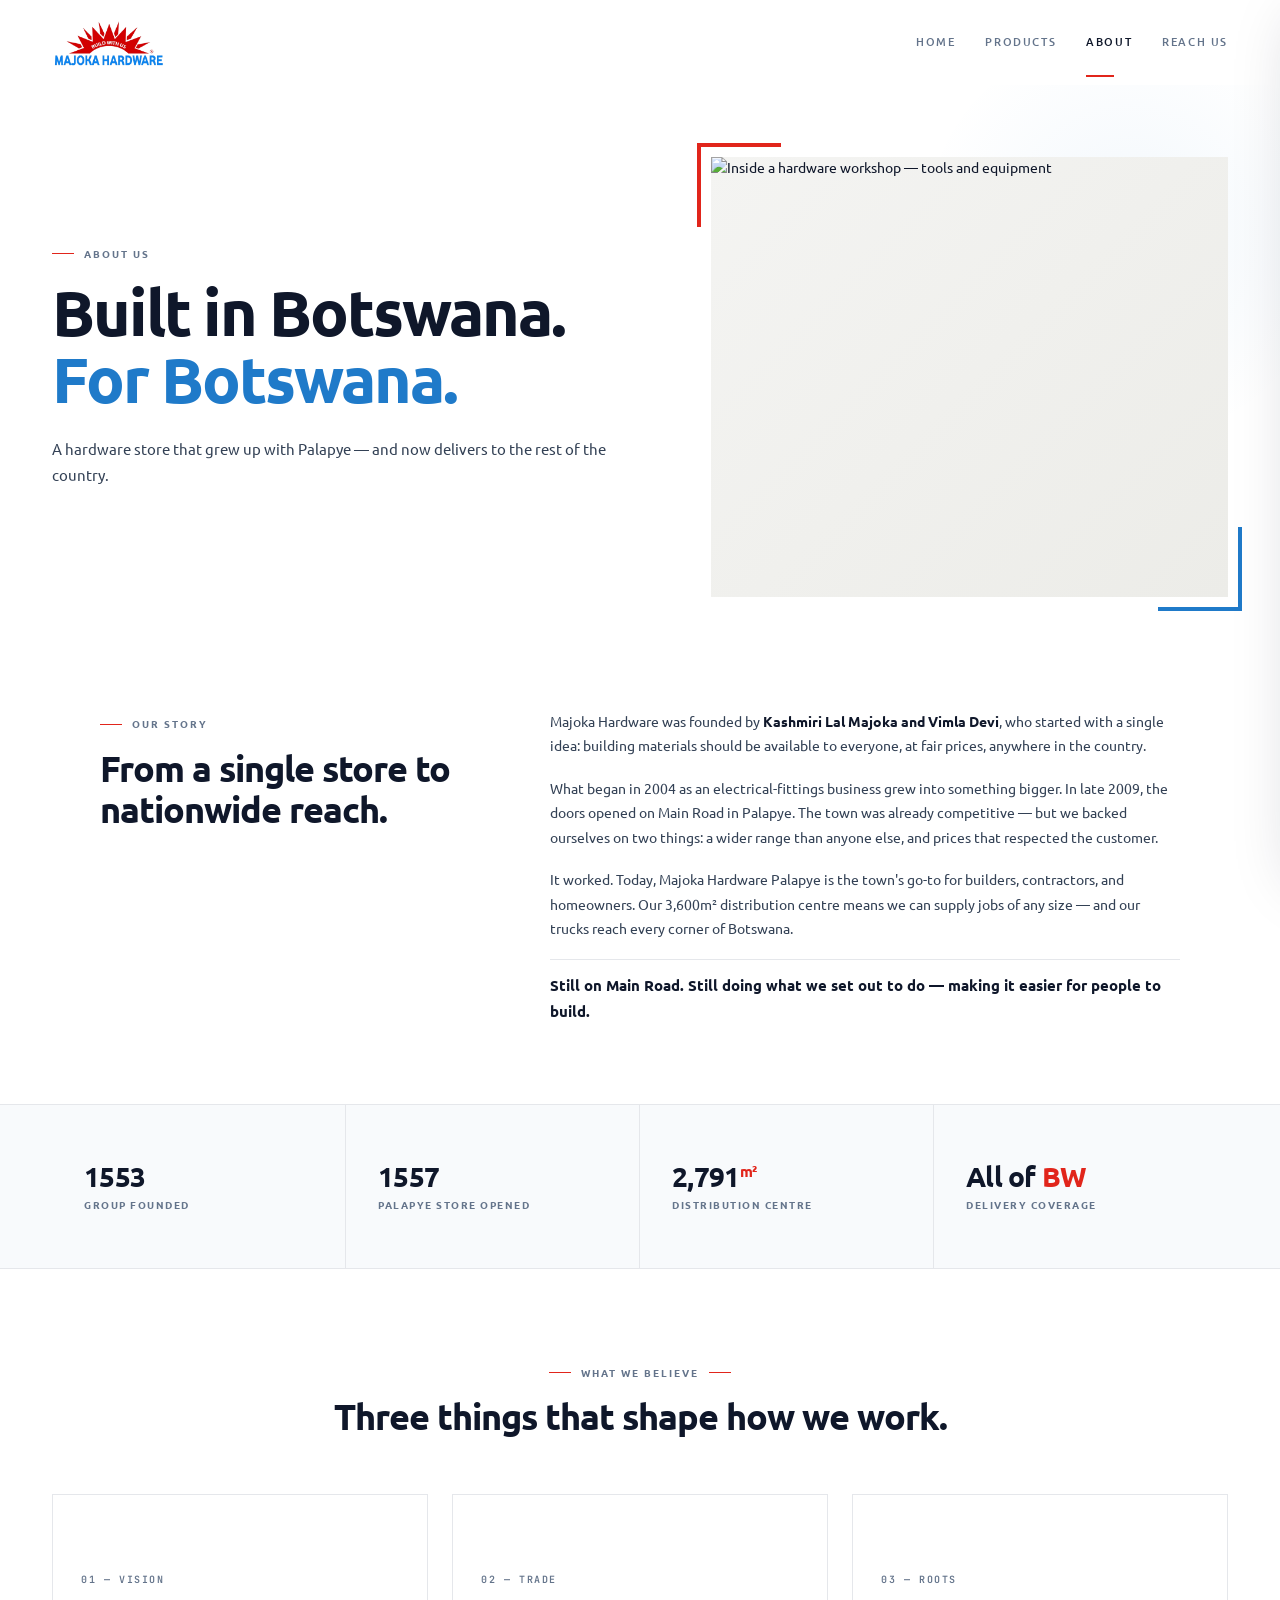
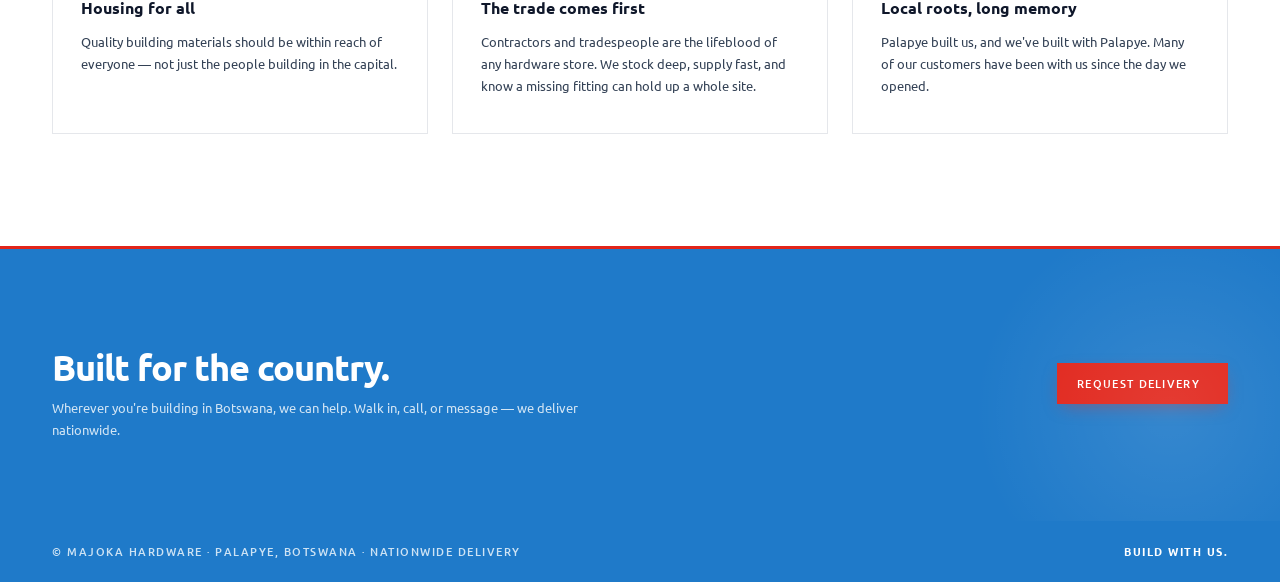
==== about.html @ 8b3395d1 "first commit" ====
<!DOCTYPE html>
<html lang="en">
<head>
<meta charset="UTF-8">
<meta name="viewport" content="width=device-width, initial-scale=1">
<title>About — Majoka Hardware · Built in Botswana, For Botswana</title>
<meta name="description" content="A hardware store that grew up with Palapye — and now delivers to the rest of the country. Founded by Kashmiri Lal Majoka and Vimla Devi in 2004.">

<link rel="preconnect" href="https://fonts.googleapis.com">
<link rel="preconnect" href="https://fonts.gstatic.com" crossorigin>
<link href="https://fonts.googleapis.com/css2?family=Ubuntu:wght@300;400;500;700&family=Ubuntu+Mono:wght@400;700&family=JetBrains+Mono:wght@500;600&display=swap" rel="stylesheet">
<link rel="stylesheet" href="https://cdn.jsdelivr.net/npm/@tabler/icons-webfont@3.34.0/dist/tabler-icons.min.css">

<style>
:root {
  --red: #E1251B;
  --red-dark: #B81D14;
  --blue: #1F7AC9;
  --blue-dark: #185F9F;
  --blue-light: #EAF4FB;
  --ink: #0F172A;
  --text: #334155;
  --muted: #64748B;
  --border: #E5E7EB;
  --bg: #FFFFFF;
  --bg-soft: #F8FAFC;
  --bg-cream: #FAF5F2;
  --shadow-sm: 0 1px 2px rgba(15,23,42,0.05);
  --shadow: 0 10px 30px -12px rgba(15,23,42,0.10);
  --shadow-lg: 0 22px 50px -16px rgba(15,23,42,0.16);
  --container: 1240px;
  --ease: cubic-bezier(0.16, 1, 0.3, 1);
}

* { box-sizing: border-box; margin: 0; padding: 0; }
html { scroll-behavior: smooth; }
body {
  font-family: 'Ubuntu', system-ui, -apple-system, sans-serif;
  color: var(--ink);
  background: var(--bg);
  -webkit-font-smoothing: antialiased;
  line-height: 1.55;
  font-size: 14px;
  overflow-x: hidden;
}
img { max-width: 100%; display: block; }
a { color: inherit; text-decoration: none; }

.container { max-width: var(--container); margin: 0 auto; padding: 0 32px; }

/* ============ NAV ============ */
.nav {
  position: sticky; top: 0; z-index: 100;
  background: rgba(255,255,255,0.85);
  backdrop-filter: saturate(180%) blur(14px);
  -webkit-backdrop-filter: saturate(180%) blur(14px);
  border-bottom: 1px solid transparent;
  transition: border-color .3s var(--ease), box-shadow .3s var(--ease), background .3s var(--ease);
}
.nav.scrolled {
  border-bottom-color: var(--border);
  box-shadow: var(--shadow-sm);
  background: rgba(255,255,255,0.95);
}
.nav-inner { display: flex; align-items: center; justify-content: space-between; padding-top: 18px; padding-bottom: 18px; }
.brand { display: flex; align-items: center; gap: 12px; transition: transform .3s var(--ease); }
.brand:hover { transform: translateY(-1px); }
.brand-logo {
  height: 48px; width: auto; display: block;
  transition: transform .35s var(--ease);
}
.brand:hover .brand-logo { transform: scale(1.03); }
.menu { display: flex; gap: 30px; }
.menu a {
  font-size: 11px; font-weight: 500; letter-spacing: 1.6px;
  color: var(--muted); position: relative; padding: 4px 0;
  transition: color .2s var(--ease);
}
.menu a:hover { color: var(--ink); }
.menu a.active { color: var(--ink); }
.menu a.active::after {
  content: ''; position: absolute;
  bottom: -22px; left: 0; height: 2px; width: 28px;
  background: var(--red);
  transform-origin: left;
  animation: linein .35s var(--ease);
}
@keyframes linein { from { transform: scaleX(0); } to { transform: scaleX(1); } }

/* ============ MOBILE DRAWER ============ */
.nav-toggle {
  display: none;
  background: transparent; border: none;
  width: 44px; height: 44px;
  cursor: pointer; padding: 12px;
  flex-direction: column; justify-content: space-between;
  align-items: stretch;
  z-index: 110;
}
.nav-toggle .bar {
  display: block; height: 2px; width: 100%; background: var(--ink);
  transition: transform .35s var(--ease), opacity .25s var(--ease);
  transform-origin: center;
}
.nav-toggle.open .bar:nth-child(1) { transform: translateY(8px) rotate(45deg); }
.nav-toggle.open .bar:nth-child(2) { opacity: 0; transform: scaleX(0); }
.nav-toggle.open .bar:nth-child(3) { transform: translateY(-8px) rotate(-45deg); }
.nav-backdrop {
  position: fixed; inset: 0; z-index: 105;
  background: rgba(15,23,42,0.45);
  backdrop-filter: blur(4px); -webkit-backdrop-filter: blur(4px);
  opacity: 0; visibility: hidden;
  transition: opacity .4s var(--ease), visibility 0s linear .4s;
}
.nav-backdrop.open { opacity: 1; visibility: visible; transition: opacity .4s var(--ease); }
.nav-drawer {
  position: fixed; top: 0; right: 0; bottom: 0; z-index: 108;
  width: 86%; max-width: 380px;
  background: #fff;
  transform: translateX(105%);
  transition: transform .55s var(--ease);
  display: flex; flex-direction: column;
  box-shadow: -22px 0 60px -20px rgba(15,23,42,0.18);
}
.nav-drawer.open { transform: translateX(0); }
.drawer-head {
  display: flex; justify-content: space-between; align-items: center;
  padding: 18px 24px; border-bottom: 1px solid var(--border);
}
.drawer-head .brand-logo { height: 44px; }
.drawer-close {
  width: 40px; height: 40px;
  background: var(--bg-soft); border: none;
  display: grid; place-items: center; cursor: pointer;
  border-radius: 50%; color: var(--ink);
  transition: background .25s var(--ease), color .25s var(--ease), transform .35s var(--ease);
}
.drawer-close:hover { background: var(--red); color: #fff; transform: rotate(90deg); }
.drawer-close .ti { font-size: 20px; }
.drawer-menu { flex: 1; padding: 18px 0; display: flex; flex-direction: column; }
.drawer-menu a {
  display: flex; align-items: center; gap: 16px;
  padding: 18px 28px; font-size: 18px; font-weight: 500;
  color: var(--ink); border-bottom: 1px solid var(--border);
  opacity: 0; transform: translateX(24px);
  transition: opacity .5s var(--ease), transform .5s var(--ease), background .25s var(--ease), color .25s var(--ease), padding-left .25s var(--ease);
}
.drawer-menu a:last-child { border-bottom: none; }
.drawer-menu a .num {
  font-family: 'JetBrains Mono', monospace;
  font-size: 11px; color: var(--red);
  font-weight: 600; letter-spacing: 1px;
}
.drawer-menu a .label { flex: 1; }
.drawer-menu a .ti {
  font-size: 18px; color: var(--muted);
  margin-left: auto;
  transition: transform .25s var(--ease), color .25s var(--ease);
}
.drawer-menu a:hover { background: var(--bg-soft); padding-left: 36px; }
.drawer-menu a:hover .ti { color: var(--red); transform: translateX(3px); }
.drawer-menu a.active { color: var(--red); background: var(--bg-cream); }
.drawer-menu a.active .ti { color: var(--red); }
.nav-drawer.open .drawer-menu a { opacity: 1; transform: translateX(0); }
.nav-drawer.open .drawer-menu a:nth-child(1) { transition-delay: .18s; }
.nav-drawer.open .drawer-menu a:nth-child(2) { transition-delay: .26s; }
.nav-drawer.open .drawer-menu a:nth-child(3) { transition-delay: .34s; }
.nav-drawer.open .drawer-menu a:nth-child(4) { transition-delay: .42s; }
.drawer-foot {
  padding: 22px 28px; border-top: 1px solid var(--border);
  display: flex; flex-direction: column; gap: 12px;
  background: var(--bg-soft);
}
.drawer-link {
  display: flex; align-items: center; gap: 10px;
  font-size: 13px; color: var(--text); font-weight: 500;
  transition: color .2s var(--ease);
}
.drawer-link:hover { color: var(--red); }
.drawer-link .ti { font-size: 16px; color: var(--red); }

/* ============ BUTTONS ============ */
.btn {
  display: inline-flex; align-items: center; gap: 8px;
  padding: 12px 20px;
  font-size: 11px; font-weight: 500; letter-spacing: 1.3px;
  text-transform: uppercase;
  cursor: pointer; border: none; font-family: inherit;
  transition: transform .25s var(--ease), box-shadow .25s var(--ease), background .25s var(--ease), color .25s var(--ease);
  white-space: nowrap;
}
.btn:hover { transform: translateY(-2px); }
.btn:active { transform: translateY(0); }
.btn .ti { font-size: 14px; transition: transform .25s var(--ease); }
.btn:hover .ti-arrow-narrow-right { transform: translateX(3px); }
.btn-red { background: var(--red); color: #fff; box-shadow: 0 6px 18px -6px rgba(225,37,27,0.5); }
.btn-red:hover { background: var(--red-dark); box-shadow: 0 10px 24px -6px rgba(225,37,27,0.55); }
.btn-outline { background: #fff; color: var(--ink); border: 1px solid var(--ink); }
.btn-outline:hover { background: var(--ink); color: #fff; }

/* ============ EYEBROW ============ */
.eyebrow {
  display: inline-flex; align-items: center; gap: 10px;
  font-size: 10px; font-weight: 700; letter-spacing: 2px;
  color: var(--muted);
  margin-bottom: 16px;
  text-transform: uppercase;
}
.eyebrow::before { content: ''; width: 22px; height: 1px; background: var(--red); }
.eyebrow.centered::after { content: ''; width: 22px; height: 1px; background: var(--red); }
.eyebrow.white { color: #fff; }
.eyebrow.white::before { background: #fff; }

/* ============ HERO ============ */
.hero { padding: 72px 0 88px; position: relative; overflow: hidden; }
.hero::before {
  content: ''; position: absolute; top: -100px; right: -100px;
  width: 500px; height: 500px;
  background: radial-gradient(circle, rgba(31,122,201,0.06) 0%, transparent 60%);
  pointer-events: none;
}
.hero-grid {
  display: grid; grid-template-columns: 1.15fr 1fr; gap: 64px;
  align-items: center; position: relative;
}
.hero h1 {
  font-size: clamp(40px, 5.5vw, 64px);
  font-weight: 700; letter-spacing: -2px;
  line-height: 1.05; color: var(--ink);
}
.hero h1 .blue { color: var(--blue); display: block; }
.hero-lede {
  font-size: 15px; color: var(--text);
  margin: 24px 0 28px; max-width: 560px; line-height: 1.7;
}

/* Photo with corner brackets */
.story-photo {
  position: relative;
  aspect-ratio: 4/3.4;
}
.story-photo .photo-inner {
  position: absolute; inset: 0;
  background: linear-gradient(135deg, #F4F4F2 0%, #ECECE8 100%);
  overflow: hidden;
}
.story-photo picture, .story-photo img {
  width: 100%; height: 100%;
  object-fit: cover; display: block;
  transition: transform .8s var(--ease);
}
.story-photo:hover img { transform: scale(1.04); }
.story-photo::before, .story-photo::after {
  content: ''; position: absolute; width: 80px; height: 80px;
  pointer-events: none; z-index: 3;
}
.story-photo::before {
  top: -14px; left: -14px;
  border-top: 4px solid var(--red);
  border-left: 4px solid var(--red);
}
.story-photo::after {
  bottom: -14px; right: -14px;
  border-bottom: 4px solid var(--blue);
  border-right: 4px solid var(--blue);
}

/* ============ STORY ============ */
.story { padding: 24px 0 80px; position: relative; }
.story-inner {
  display: grid;
  grid-template-columns: 1fr 1.6fr;
  gap: 56px;
  max-width: 1080px;
  margin: 0 auto;
}
.story-head h2 {
  font-size: 36px;
  font-weight: 700; letter-spacing: -1px;
  color: var(--ink); line-height: 1.15;
}
.story-body p {
  font-size: 14px; line-height: 1.75;
  color: var(--text); margin-bottom: 18px;
}
.story-body p:last-child { margin-bottom: 0; }
.story-body strong { color: var(--ink); font-weight: 700; }
.story-tagline {
  font-size: 15px !important;
  color: var(--ink) !important;
  font-weight: 700 !important;
  padding-top: 12px;
  border-top: 1px solid var(--border);
  margin-top: 8px !important;
}

/* ============ STATS ============ */
.stats-wrap { background: var(--bg-soft); border-top: 1px solid var(--border); border-bottom: 1px solid var(--border); }
.stats {
  display: grid; grid-template-columns: repeat(4, 1fr);
}
.stat {
  padding: 56px 32px;
  text-align: left;
  border-right: 1px solid var(--border);
}
.stat:last-child { border-right: none; }
.stat-num {
  font-size: 28px;
  font-weight: 700; letter-spacing: -0.7px;
  color: var(--ink); line-height: 1.1;
}
.stat-num .red { color: var(--red); }
.stat-num .small { font-size: 0.55em; vertical-align: super; color: var(--red); font-weight: 700; }
.stat-label {
  margin-top: 6px;
  font-size: 10px; letter-spacing: 1.5px;
  color: var(--muted); text-transform: uppercase;
  font-weight: 600; line-height: 1.4;
}

/* ============ BELIEFS ============ */
.beliefs { padding: 88px 0; background: #fff; }
.beliefs-head { text-align: center; margin-bottom: 56px; }
.beliefs-head .eyebrow { justify-content: center; }
.beliefs-head h2 {
  font-size: 36px;
  font-weight: 700; letter-spacing: -1px;
  color: var(--ink); line-height: 1.15;
  max-width: 720px; margin: 0 auto;
}
.beliefs-grid {
  display: grid; grid-template-columns: repeat(3, 1fr);
  gap: 24px;
}
.belief-card {
  border: 1px solid var(--border);
  padding: 36px 28px;
  background: #fff;
  position: relative;
  transition: transform .35s var(--ease), box-shadow .35s var(--ease), border-color .35s var(--ease);
}
.belief-card::before {
  content: ''; position: absolute;
  top: 0; left: 0; height: 2px; width: 0;
  background: var(--red);
  transition: width .4s var(--ease);
}
.belief-card:hover {
  transform: translateY(-4px);
  box-shadow: var(--shadow);
  border-color: transparent;
}
.belief-card:hover::before { width: 100%; }
.belief-card:hover .belief-icon { transform: scale(1.1) rotate(-4deg); }
.belief-icon {
  font-size: 28px; color: var(--red);
  display: inline-block;
  transition: transform .4s var(--ease);
}
.belief-num {
  font-family: 'JetBrains Mono', monospace;
  font-size: 10px; letter-spacing: 1.6px;
  color: var(--muted); margin-top: 20px;
  font-weight: 600;
}
.belief-title {
  font-size: 16px; font-weight: 700;
  color: var(--ink); margin-top: 8px;
}
.belief-body {
  font-size: 13px; line-height: 1.7;
  color: var(--text); margin-top: 10px;
}

/* ============ BLUE CTA ============ */
.blue-cta {
  background: var(--blue); color: #fff;
  padding: 80px 0;
  position: relative; overflow: hidden;
  margin-top: 24px;
}
.blue-cta::before {
  content: ''; position: absolute;
  top: 0; left: 0; right: 0; height: 3px;
  background: var(--red);
}
.blue-cta::after {
  content: ''; position: absolute;
  bottom: -120px; right: -120px;
  width: 460px; height: 460px;
  background: radial-gradient(circle, rgba(255,255,255,0.10) 0%, transparent 60%);
  pointer-events: none;
}
.blue-cta-grid {
  display: grid; grid-template-columns: 1.5fr 1fr;
  gap: 40px; align-items: center; position: relative;
}
.blue-cta .ti-truck-delivery.bg {
  position: absolute; bottom: -40px; left: 32px;
  font-size: 220px; opacity: 0.10; color: #fff;
  pointer-events: none; line-height: 1;
}
.blue-cta .head .ti-truck-delivery {
  font-size: 32px; margin-bottom: 14px;
  display: inline-block;
}
.blue-cta h2 {
  font-size: 36px;
  font-weight: 700; letter-spacing: -1px;
  color: #fff; line-height: 1.1;
}
.blue-cta p {
  font-size: 13px; color: rgba(220,235,247,0.95);
  margin-top: 10px; max-width: 540px; line-height: 1.7;
}
.blue-cta-buttons {
  display: flex; justify-content: flex-end; align-items: center;
}

/* ============ BOTTOM FOOTER ============ */
footer.bottom { background: var(--blue); padding: 22px 0; }
footer.bottom .container {
  display: flex; justify-content: space-between; align-items: center; gap: 16px;
  flex-wrap: wrap;
}
footer.bottom span { font-size: 11px; color: rgba(220,235,247,0.92); letter-spacing: 1.5px; font-weight: 500; }
footer.bottom .build { color: #fff; font-weight: 700; }

/* ============ REVEAL ============ */
.reveal { opacity: 0; transform: translateY(28px); transition: opacity .8s var(--ease), transform .8s var(--ease); }
.reveal.in { opacity: 1; transform: translateY(0); }
.reveal[data-delay="1"] { transition-delay: .1s; }
.reveal[data-delay="2"] { transition-delay: .2s; }
.reveal[data-delay="3"] { transition-delay: .3s; }

/* ============ RESPONSIVE ============ */
@media (max-width: 960px) {
  .hero-grid { grid-template-columns: 1fr; gap: 56px; }
  .story-inner { grid-template-columns: 1fr; gap: 28px; }
  .stats { grid-template-columns: 1fr 1fr; }
  .stat:nth-child(2) { border-right: none; }
  .stat:nth-child(1), .stat:nth-child(2) { border-bottom: 1px solid var(--border); }
  .beliefs-grid { grid-template-columns: 1fr; gap: 18px; }
  .blue-cta-grid { grid-template-columns: 1fr; gap: 24px; }
  .blue-cta-buttons { justify-content: flex-start; }
  .menu { display: none; }
  .nav-toggle { display: flex; }
}
@media (max-width: 600px) {
  .container { padding: 0 20px; }
  .nav-inner { padding-top: 14px; padding-bottom: 14px; }
  .brand-logo { height: 42px; }
  .stats { grid-template-columns: 1fr; }
  .stat { border-right: none; border-bottom: 1px solid var(--border); padding: 40px 24px; }
  .stat:last-child { border-bottom: none; }
  .hero h1 { font-size: 40px; letter-spacing: -1.5px; }
  .story-head h2, .beliefs-head h2, .blue-cta h2 { font-size: 28px; }
}
</style>
</head>
<body>

<!-- NAV -->
<header class="nav" id="nav">
  <div class="container nav-inner">
    <a href="index.html" class="brand" aria-label="Majoka Hardware home">
      <img src="img/logo.png" alt="Majoka Hardware" class="brand-logo">
    </a>
    <nav class="menu">
      <a href="index.html">HOME</a>
      <a href="products.html">PRODUCTS</a>
      <a href="about.html" class="active">ABOUT</a>
      <a href="reach-us.html">REACH US</a>
    </nav>
    <button class="nav-toggle" id="navToggle" aria-label="Open menu" type="button" aria-expanded="false">
      <span class="bar"></span>
      <span class="bar"></span>
      <span class="bar"></span>
    </button>
  </div>
</header>

<!-- MOBILE DRAWER -->
<div class="nav-backdrop" id="navBackdrop"></div>
<aside class="nav-drawer" id="navDrawer" aria-hidden="true">
  <div class="drawer-head">
    <a href="index.html" class="brand"><img src="img/logo.png" alt="Majoka Hardware" class="brand-logo"></a>
    <button class="drawer-close" id="drawerClose" aria-label="Close menu" type="button"><i class="ti ti-x"></i></button>
  </div>
  <nav class="drawer-menu">
    <a href="index.html"><span class="num">01</span> <span class="label">Home</span> <i class="ti ti-arrow-right"></i></a>
    <a href="products.html"><span class="num">02</span> <span class="label">Products</span> <i class="ti ti-arrow-right"></i></a>
    <a href="about.html" class="active"><span class="num">03</span> <span class="label">About</span> <i class="ti ti-arrow-right"></i></a>
    <a href="reach-us.html"><span class="num">04</span> <span class="label">Reach Us</span> <i class="ti ti-arrow-right"></i></a>
  </nav>
  <div class="drawer-foot">
    <a class="drawer-link" href="tel:+2674922316"><i class="ti ti-phone"></i> +267 4922316</a>
    <a class="drawer-link" href="https://wa.me/26777771212" target="_blank" rel="noopener"><i class="ti ti-brand-whatsapp"></i> WhatsApp 77771212</a>
    <a class="drawer-link" href="mailto:py@majoka.co.bw"><i class="ti ti-mail"></i> py@majoka.co.bw</a>
  </div>
</aside>

<!-- HERO -->
<section class="hero" id="home">
  <div class="container">
    <div class="hero-grid">
      <div class="reveal">
        <div class="eyebrow">About us</div>
        <h1>Built in Botswana.<span class="blue">For Botswana.</span></h1>
        <p class="hero-lede">A hardware store that grew up with Palapye — and now delivers to the rest of the country.</p>
      </div>
      <div class="story-photo reveal" data-delay="1">
        <div class="photo-inner">
          <img src="https://images.unsplash.com/photo-1504917595217-d4dc5ebe6122?auto=format&fit=crop&w=1000&q=80" alt="Inside a hardware workshop — tools and equipment" loading="lazy">
        </div>
      </div>
    </div>
  </div>
</section>

<!-- STORY -->
<section class="story">
  <div class="container">
    <div class="story-inner">
      <div class="story-head reveal">
        <div class="eyebrow">Our story</div>
        <h2>From a single store to nationwide reach.</h2>
      </div>
      <div class="story-body reveal" data-delay="1">
        <p>Majoka Hardware was founded by <strong>Kashmiri Lal Majoka and Vimla Devi</strong>, who started with a single idea: building materials should be available to everyone, at fair prices, anywhere in the country.</p>
        <p>What began in 2004 as an electrical-fittings business grew into something bigger. In late 2009, the doors opened on Main Road in Palapye. The town was already competitive — but we backed ourselves on two things: a wider range than anyone else, and prices that respected the customer.</p>
        <p>It worked. Today, Majoka Hardware Palapye is the town's go-to for builders, contractors, and homeowners. Our 3,600m² distribution centre means we can supply jobs of any size — and our trucks reach every corner of Botswana.</p>
        <p class="story-tagline">Still on Main Road. Still doing what we set out to do — making it easier for people to build.</p>
      </div>
    </div>
  </div>
</section>

<!-- STATS -->
<section class="stats-wrap reveal">
  <div class="container">
    <div class="stats">
      <div class="stat">
        <div class="stat-num"><span data-count="2004">0</span></div>
        <div class="stat-label">Group founded</div>
      </div>
      <div class="stat">
        <div class="stat-num"><span data-count="2009">0</span></div>
        <div class="stat-label">Palapye store opened</div>
      </div>
      <div class="stat">
        <div class="stat-num"><span data-count="3600">0</span><span class="small">m²</span></div>
        <div class="stat-label">Distribution centre</div>
      </div>
      <div class="stat">
        <div class="stat-num">All of <span class="red">BW</span></div>
        <div class="stat-label">Delivery coverage</div>
      </div>
    </div>
  </div>
</section>

<!-- BELIEFS -->
<section class="beliefs">
  <div class="container">
    <div class="beliefs-head reveal">
      <div class="eyebrow centered">What we believe</div>
      <h2>Three things that shape how we work.</h2>
    </div>
    <div class="beliefs-grid">
      <div class="belief-card reveal" data-delay="1">
        <i class="ti ti-home belief-icon"></i>
        <div class="belief-num">01 — VISION</div>
        <div class="belief-title">Housing for all</div>
        <p class="belief-body">Quality building materials should be within reach of everyone — not just the people building in the capital.</p>
      </div>
      <div class="belief-card reveal" data-delay="2">
        <i class="ti ti-tool belief-icon"></i>
        <div class="belief-num">02 — TRADE</div>
        <div class="belief-title">The trade comes first</div>
        <p class="belief-body">Contractors and tradespeople are the lifeblood of any hardware store. We stock deep, supply fast, and know a missing fitting can hold up a whole site.</p>
      </div>
      <div class="belief-card reveal" data-delay="3">
        <i class="ti ti-map-pin belief-icon"></i>
        <div class="belief-num">03 — ROOTS</div>
        <div class="belief-title">Local roots, long memory</div>
        <p class="belief-body">Palapye built us, and we've built with Palapye. Many of our customers have been with us since the day we opened.</p>
      </div>
    </div>
  </div>
</section>

<!-- BLUE CTA -->
<section class="blue-cta">
  <i class="ti ti-truck-delivery bg"></i>
  <div class="container">
    <div class="blue-cta-grid">
      <div class="head reveal">
        <i class="ti ti-truck-delivery"></i>
        <h2>Built for the country.</h2>
        <p>Wherever you're building in Botswana, we can help. Walk in, call, or message — we deliver nationwide.</p>
      </div>
      <div class="blue-cta-buttons reveal" data-delay="1">
        <a href="tel:+2674922316" class="btn btn-red">Request delivery <i class="ti ti-arrow-narrow-right"></i></a>
      </div>
    </div>
  </div>
</section>

<!-- BOTTOM FOOTER -->
<footer class="bottom">
  <div class="container">
    <span>© MAJOKA HARDWARE · PALAPYE, BOTSWANA · NATIONWIDE DELIVERY</span>
    <span class="build">BUILD WITH US.</span>
  </div>
</footer>

<script>
  // Sticky nav shadow on scroll
  const nav = document.getElementById('nav');
  const onScroll = () => {
    if (window.scrollY > 8) nav.classList.add('scrolled');
    else nav.classList.remove('scrolled');
  };
  window.addEventListener('scroll', onScroll, { passive: true });
  onScroll();

  // Reveal on scroll
  const io = new IntersectionObserver((entries) => {
    entries.forEach(e => {
      if (e.isIntersecting) {
        e.target.classList.add('in');
        io.unobserve(e.target);
      }
    });
  }, { threshold: 0.14, rootMargin: '0px 0px -40px 0px' });
  document.querySelectorAll('.reveal').forEach(el => io.observe(el));

  // Animated counters (no thousands separator for year values)
  function animateCounter(el, target, dur = 1400) {
    const t0 = performance.now();
    const formatter = target >= 3000 ? (n) => n.toLocaleString('en-US') : (n) => String(n);
    function tick(t) {
      const p = Math.min((t - t0) / dur, 1);
      const eased = 1 - Math.pow(1 - p, 3);
      el.textContent = formatter(Math.floor(target * eased));
      if (p < 1) requestAnimationFrame(tick);
      else el.textContent = formatter(target);
    }
    requestAnimationFrame(tick);
  }
  const countObs = new IntersectionObserver((entries) => {
    entries.forEach(e => {
      if (e.isIntersecting) {
        const target = parseInt(e.target.dataset.count, 10);
        animateCounter(e.target, target);
        countObs.unobserve(e.target);
      }
    });
  }, { threshold: 0.5 });
  document.querySelectorAll('[data-count]').forEach(el => countObs.observe(el));

  // Mobile drawer menu
  const navToggle = document.getElementById('navToggle');
  const navDrawer = document.getElementById('navDrawer');
  const navBackdrop = document.getElementById('navBackdrop');
  const drawerClose = document.getElementById('drawerClose');
  if (navToggle && navDrawer && navBackdrop) {
    const openMenu = () => {
      navToggle.classList.add('open'); navToggle.setAttribute('aria-expanded', 'true');
      navDrawer.classList.add('open'); navDrawer.setAttribute('aria-hidden', 'false');
      navBackdrop.classList.add('open');
      document.body.style.overflow = 'hidden';
    };
    const closeMenu = () => {
      navToggle.classList.remove('open'); navToggle.setAttribute('aria-expanded', 'false');
      navDrawer.classList.remove('open'); navDrawer.setAttribute('aria-hidden', 'true');
      navBackdrop.classList.remove('open');
      document.body.style.overflow = '';
    };
    navToggle.addEventListener('click', () => navDrawer.classList.contains('open') ? closeMenu() : openMenu());
    if (drawerClose) drawerClose.addEventListener('click', closeMenu);
    navBackdrop.addEventListener('click', closeMenu);
    document.querySelectorAll('.drawer-menu a').forEach(a => a.addEventListener('click', closeMenu));
    document.addEventListener('keydown', (e) => { if (e.key === 'Escape' && navDrawer.classList.contains('open')) closeMenu(); });
  }
</script>

</body>
</html>
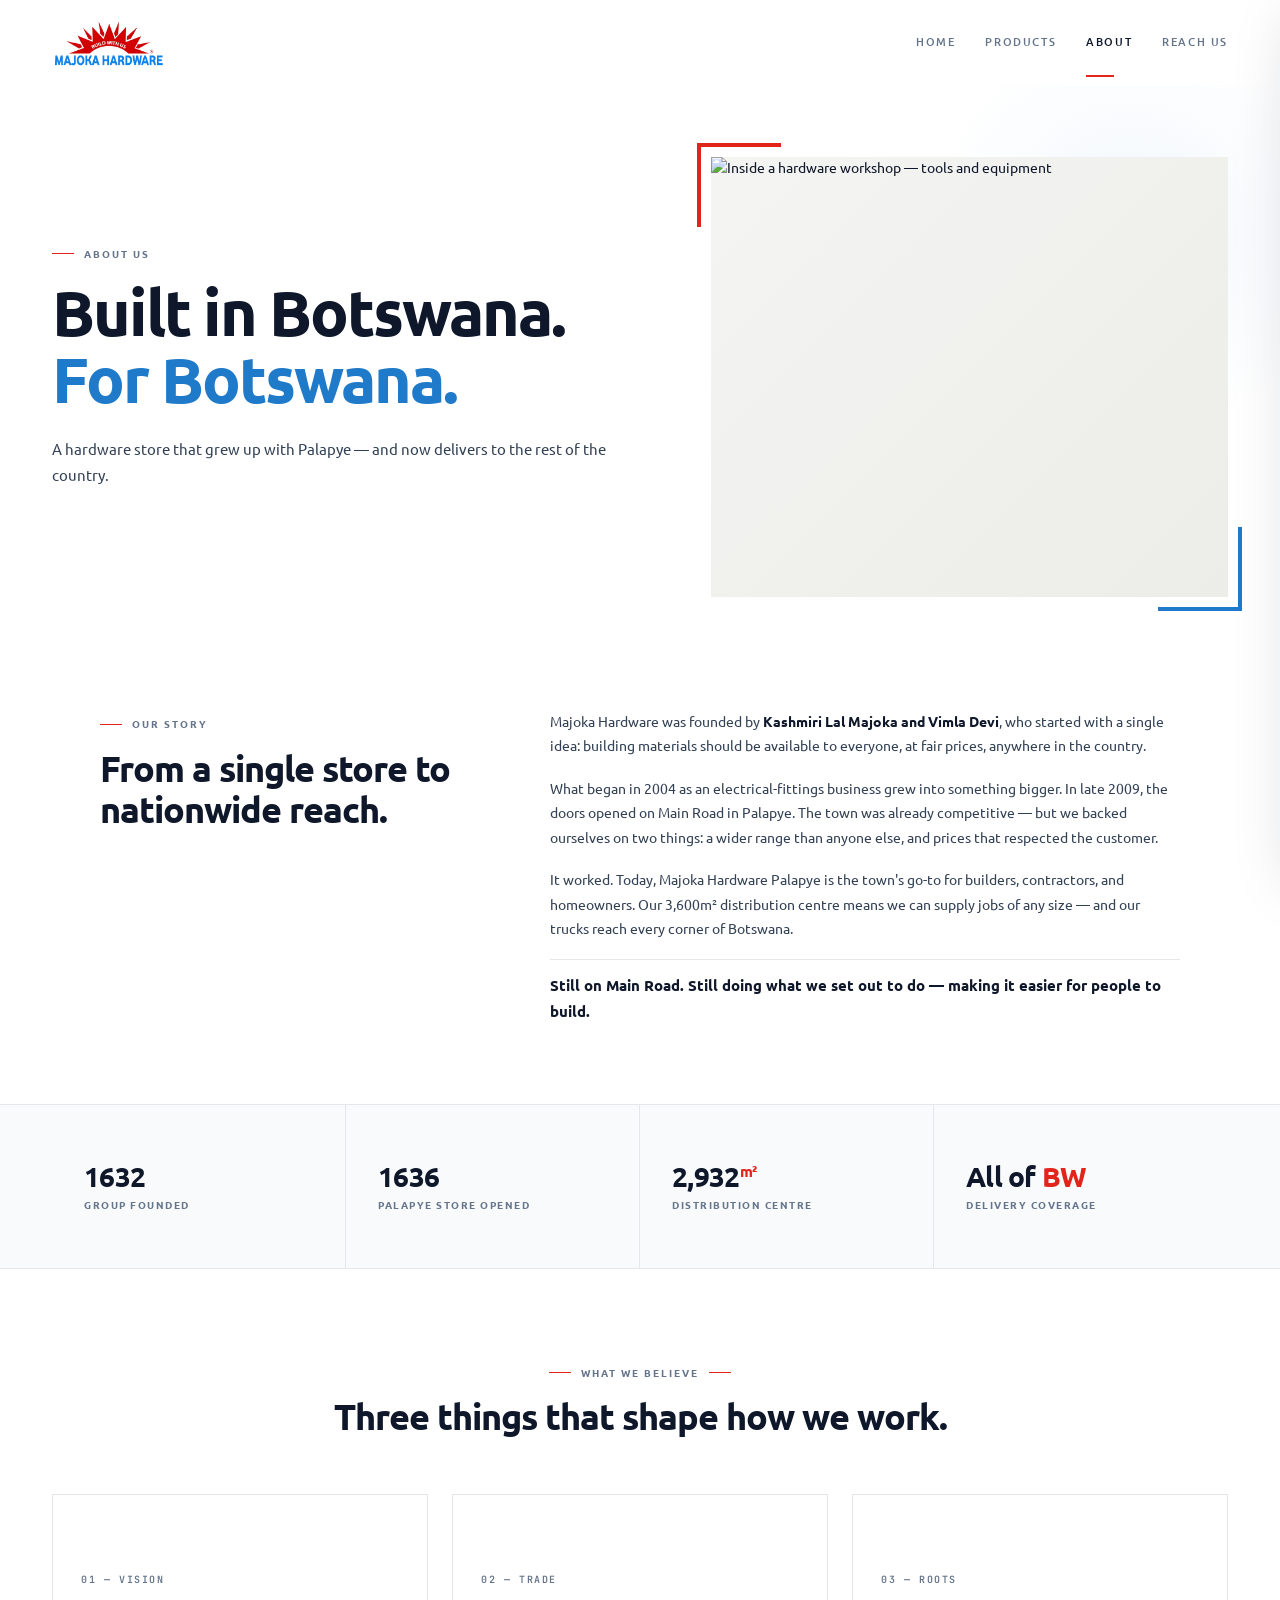
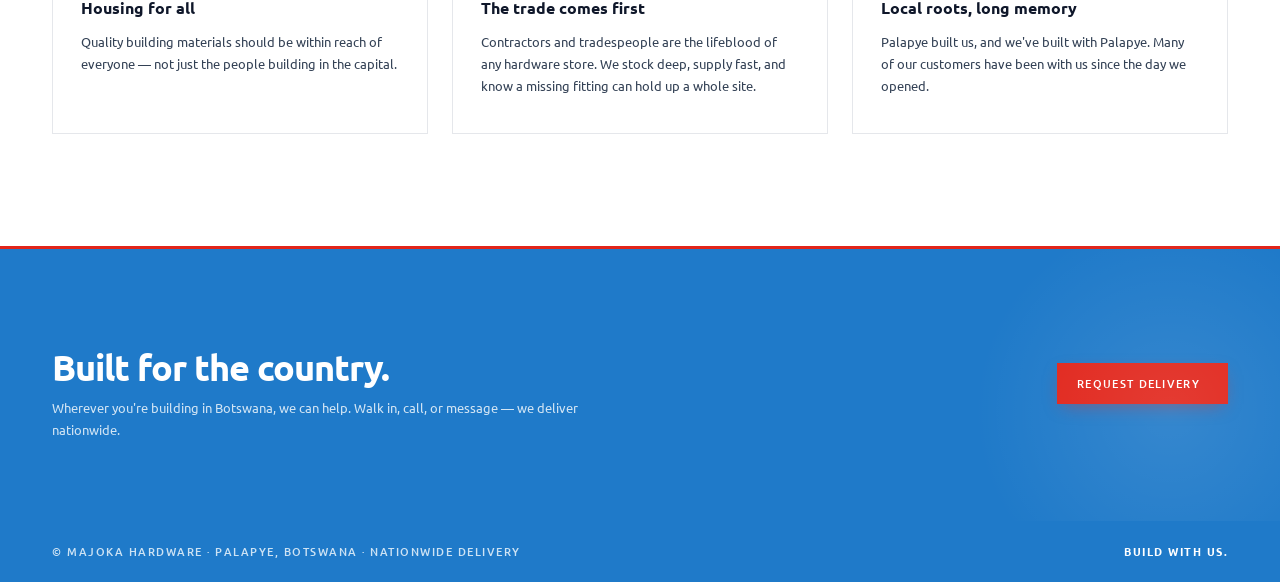
==== commit 6a37dd64: "preloads icon" ====
--- a/about.html
+++ b/about.html
@@ -8,8 +8,22 @@
 
 <link rel="preconnect" href="https://fonts.googleapis.com">
 <link rel="preconnect" href="https://fonts.gstatic.com" crossorigin>
+<link rel="preconnect" href="https://cdn.jsdelivr.net" crossorigin>
+<link rel="dns-prefetch" href="https://cdn.jsdelivr.net">
 <link href="https://fonts.googleapis.com/css2?family=Ubuntu:wght@300;400;500;700&family=Ubuntu+Mono:wght@400;700&family=JetBrains+Mono:wght@500;600&display=swap" rel="stylesheet">
+<link rel="preload" as="font" type="font/woff2" crossorigin href="https://cdn.jsdelivr.net/npm/@tabler/icons-webfont@3.34.0/dist/fonts/tabler-icons.woff2">
 <link rel="stylesheet" href="https://cdn.jsdelivr.net/npm/@tabler/icons-webfont@3.34.0/dist/tabler-icons.min.css">
+<style>
+  @font-face {
+    font-family: 'tabler-icons';
+    font-style: normal;
+    font-weight: 400;
+    font-display: swap;
+    src: url('https://cdn.jsdelivr.net/npm/@tabler/icons-webfont@3.34.0/dist/fonts/tabler-icons.woff2') format('woff2'),
+         url('https://cdn.jsdelivr.net/npm/@tabler/icons-webfont@3.34.0/dist/fonts/tabler-icons.woff') format('woff'),
+         url('https://cdn.jsdelivr.net/npm/@tabler/icons-webfont@3.34.0/dist/fonts/tabler-icons.ttf') format('truetype');
+  }
+</style>
 
 <style>
 :root {
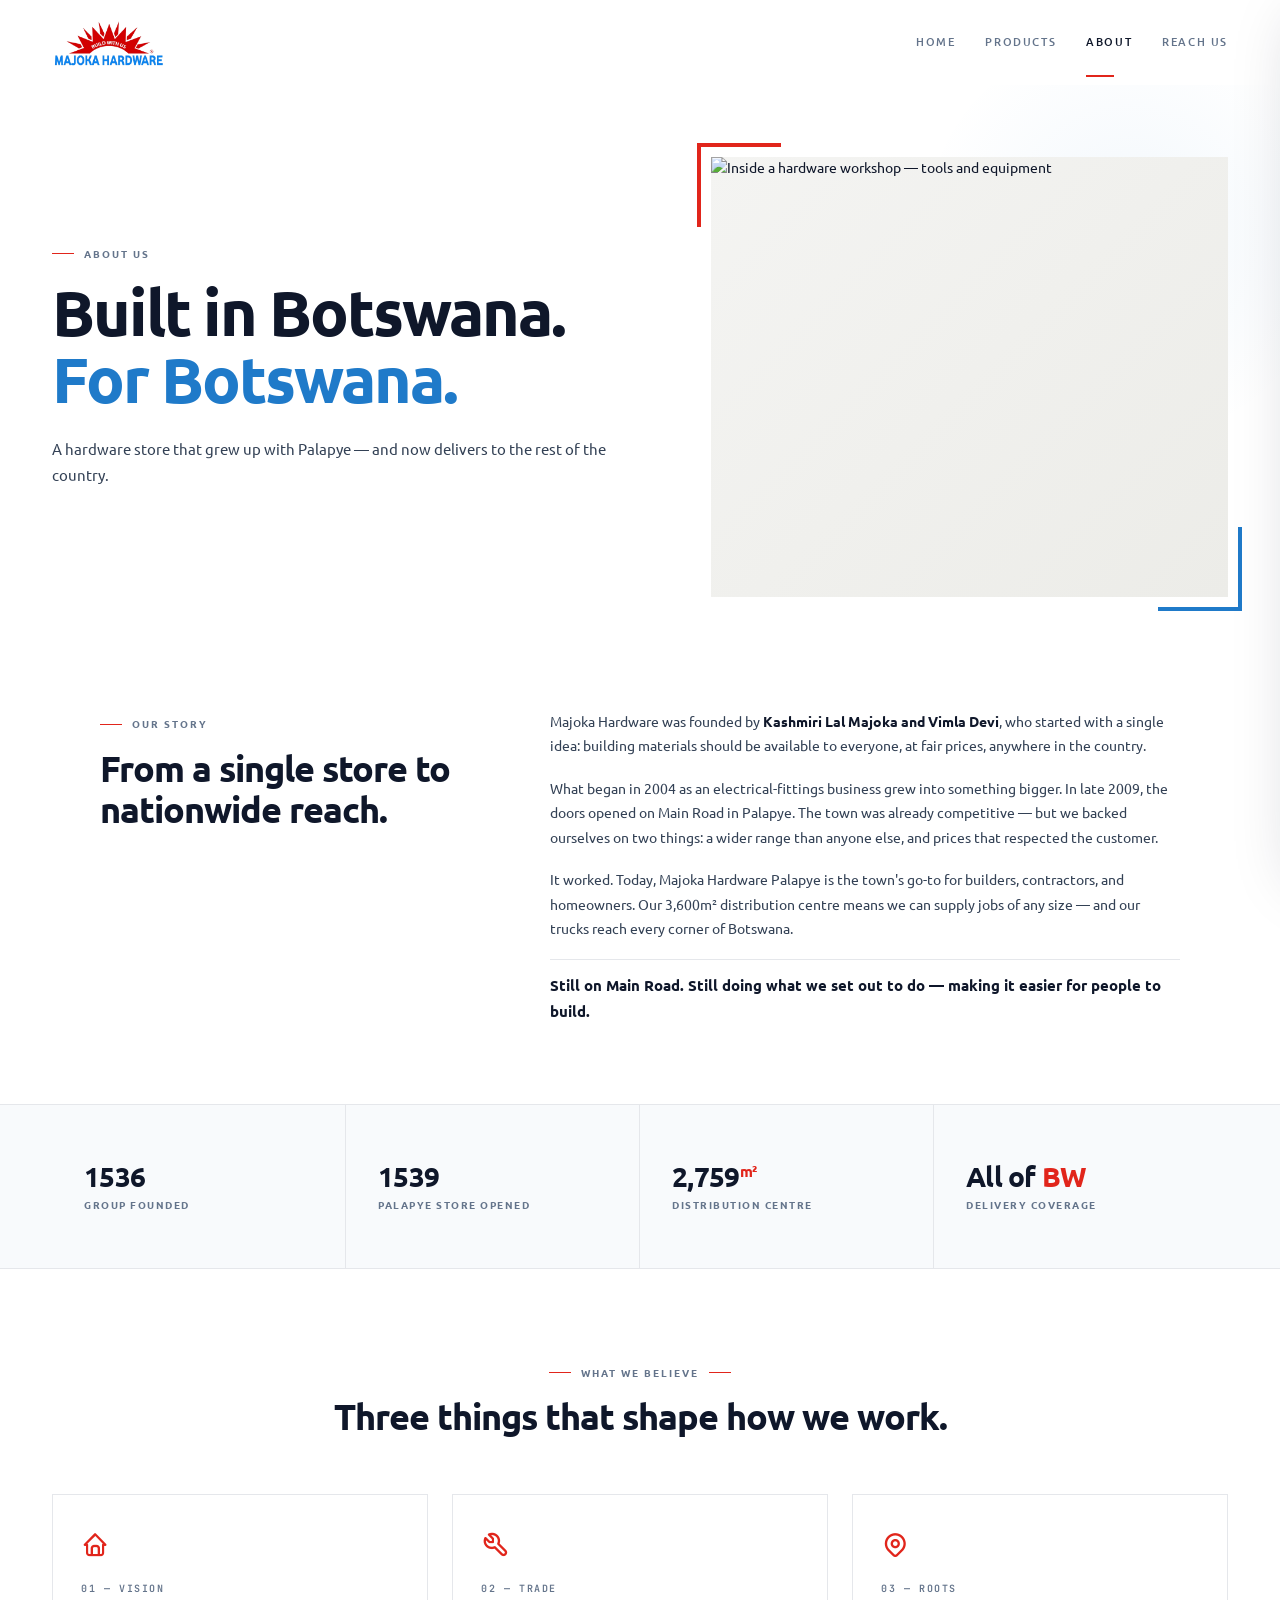
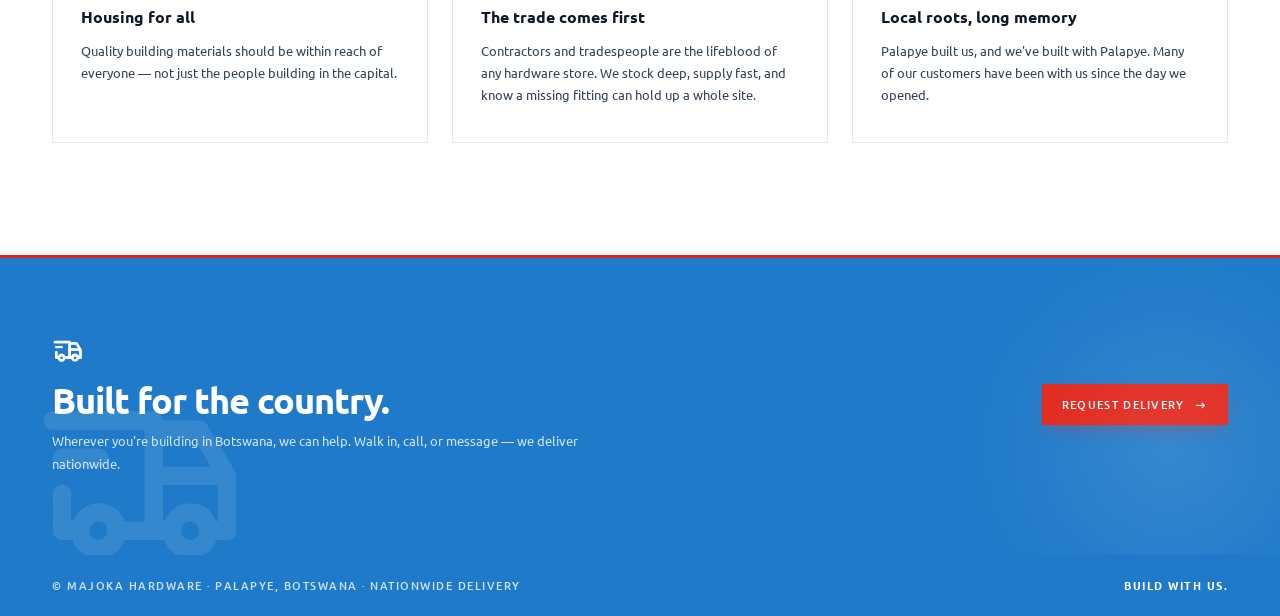
==== commit b7b0a1de: "Icon Localize" ====
--- a/about.html
+++ b/about.html
@@ -8,22 +8,9 @@
 
 <link rel="preconnect" href="https://fonts.googleapis.com">
 <link rel="preconnect" href="https://fonts.gstatic.com" crossorigin>
-<link rel="preconnect" href="https://cdn.jsdelivr.net" crossorigin>
-<link rel="dns-prefetch" href="https://cdn.jsdelivr.net">
 <link href="https://fonts.googleapis.com/css2?family=Ubuntu:wght@300;400;500;700&family=Ubuntu+Mono:wght@400;700&family=JetBrains+Mono:wght@500;600&display=swap" rel="stylesheet">
-<link rel="preload" as="font" type="font/woff2" crossorigin href="https://cdn.jsdelivr.net/npm/@tabler/icons-webfont@3.34.0/dist/fonts/tabler-icons.woff2">
-<link rel="stylesheet" href="https://cdn.jsdelivr.net/npm/@tabler/icons-webfont@3.34.0/dist/tabler-icons.min.css">
-<style>
-  @font-face {
-    font-family: 'tabler-icons';
-    font-style: normal;
-    font-weight: 400;
-    font-display: swap;
-    src: url('https://cdn.jsdelivr.net/npm/@tabler/icons-webfont@3.34.0/dist/fonts/tabler-icons.woff2') format('woff2'),
-         url('https://cdn.jsdelivr.net/npm/@tabler/icons-webfont@3.34.0/dist/fonts/tabler-icons.woff') format('woff'),
-         url('https://cdn.jsdelivr.net/npm/@tabler/icons-webfont@3.34.0/dist/fonts/tabler-icons.ttf') format('truetype');
-  }
-</style>
+<link rel="preload" as="font" type="font/woff2" crossorigin href="fonts/tabler-icons.woff2">
+<link rel="stylesheet" href="tabler-icons.min.css">
 
 <style>
 :root {
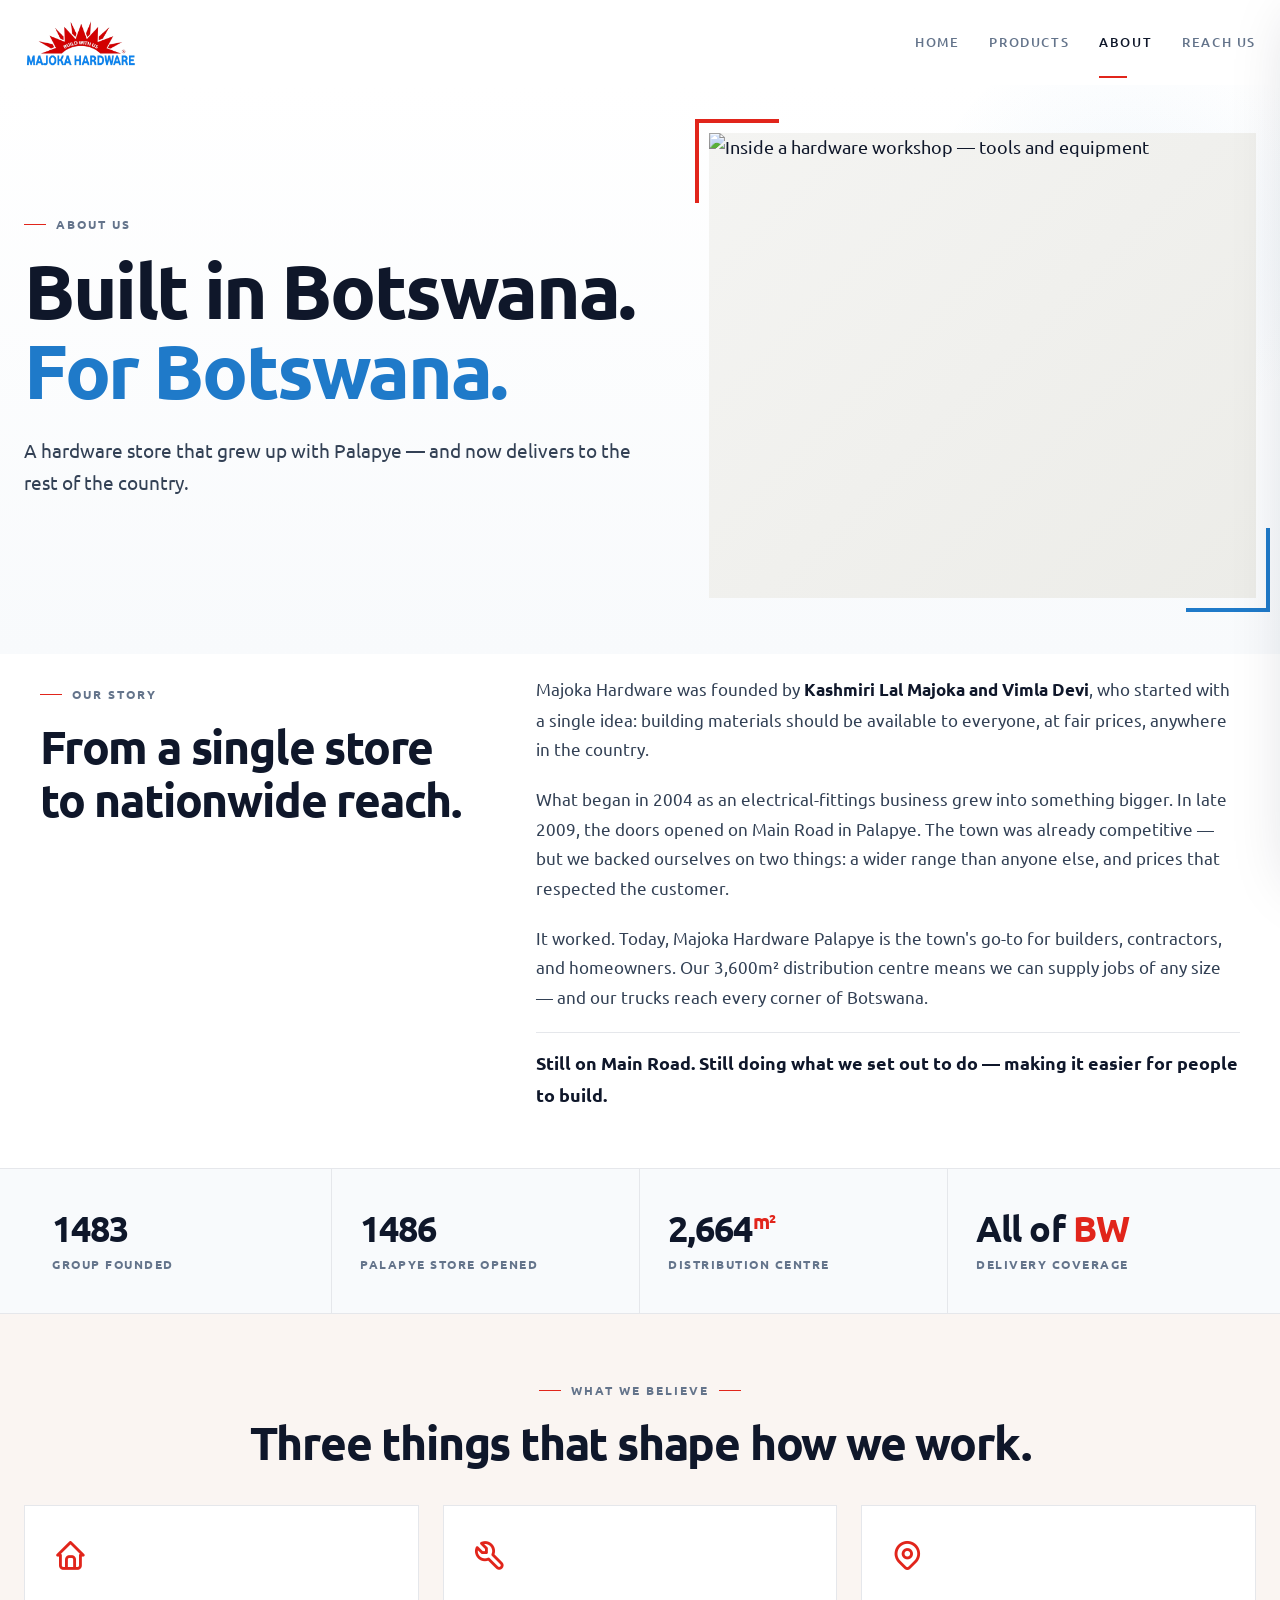
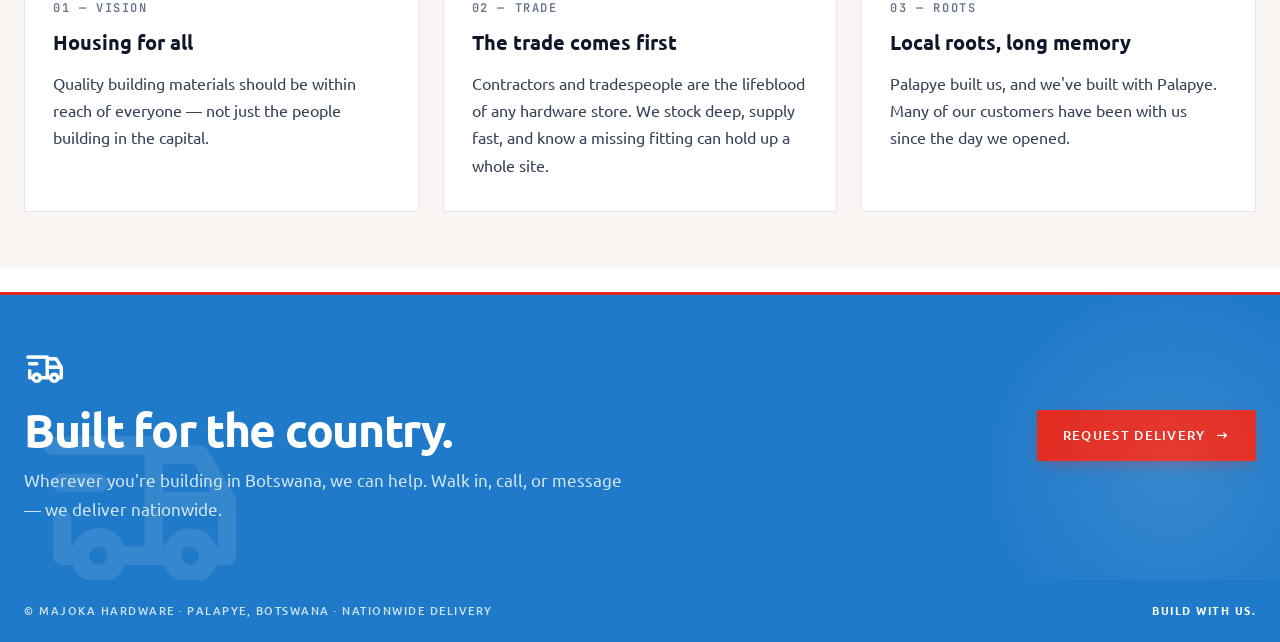
==== commit c17f4871: "update" ====
--- a/about.html
+++ b/about.html
@@ -29,7 +29,7 @@
   --shadow-sm: 0 1px 2px rgba(15,23,42,0.05);
   --shadow: 0 10px 30px -12px rgba(15,23,42,0.10);
   --shadow-lg: 0 22px 50px -16px rgba(15,23,42,0.16);
-  --container: 1240px;
+  --container: 1400px;
   --ease: cubic-bezier(0.16, 1, 0.3, 1);
 }
 
@@ -40,14 +40,14 @@
   color: var(--ink);
   background: var(--bg);
   -webkit-font-smoothing: antialiased;
-  line-height: 1.55;
-  font-size: 14px;
+  line-height: 1.6;
+  font-size: 18px;
   overflow-x: hidden;
 }
 img { max-width: 100%; display: block; }
 a { color: inherit; text-decoration: none; }
 
-.container { max-width: var(--container); margin: 0 auto; padding: 0 32px; }
+.container { max-width: var(--container); margin: 0 auto; padding: 0 24px; }
 
 /* ============ NAV ============ */
 .nav {
@@ -73,7 +73,7 @@
 .brand:hover .brand-logo { transform: scale(1.03); }
 .menu { display: flex; gap: 30px; }
 .menu a {
-  font-size: 11px; font-weight: 500; letter-spacing: 1.6px;
+  font-size: 13px; font-weight: 500; letter-spacing: 1.6px;
   color: var(--muted); position: relative; padding: 4px 0;
   transition: color .2s var(--ease);
 }
@@ -183,8 +183,8 @@
 /* ============ BUTTONS ============ */
 .btn {
   display: inline-flex; align-items: center; gap: 8px;
-  padding: 12px 20px;
-  font-size: 11px; font-weight: 500; letter-spacing: 1.3px;
+  padding: 15px 26px;
+  font-size: 13px; font-weight: 500; letter-spacing: 1.3px;
   text-transform: uppercase;
   cursor: pointer; border: none; font-family: inherit;
   transition: transform .25s var(--ease), box-shadow .25s var(--ease), background .25s var(--ease), color .25s var(--ease);
@@ -192,7 +192,7 @@
 }
 .btn:hover { transform: translateY(-2px); }
 .btn:active { transform: translateY(0); }
-.btn .ti { font-size: 14px; transition: transform .25s var(--ease); }
+.btn .ti { font-size: 15px; transition: transform .25s var(--ease); }
 .btn:hover .ti-arrow-narrow-right { transform: translateX(3px); }
 .btn-red { background: var(--red); color: #fff; box-shadow: 0 6px 18px -6px rgba(225,37,27,0.5); }
 .btn-red:hover { background: var(--red-dark); box-shadow: 0 10px 24px -6px rgba(225,37,27,0.55); }
@@ -202,7 +202,7 @@
 /* ============ EYEBROW ============ */
 .eyebrow {
   display: inline-flex; align-items: center; gap: 10px;
-  font-size: 10px; font-weight: 700; letter-spacing: 2px;
+  font-size: 12px; font-weight: 700; letter-spacing: 2px;
   color: var(--muted);
   margin-bottom: 16px;
   text-transform: uppercase;
@@ -213,7 +213,7 @@
 .eyebrow.white::before { background: #fff; }
 
 /* ============ HERO ============ */
-.hero { padding: 72px 0 88px; position: relative; overflow: hidden; }
+.hero { padding: 48px 0 56px; position: relative; overflow: hidden; background: linear-gradient(180deg, #FFFFFF 0%, var(--bg-soft) 100%); }
 .hero::before {
   content: ''; position: absolute; top: -100px; right: -100px;
   width: 500px; height: 500px;
@@ -221,18 +221,18 @@
   pointer-events: none;
 }
 .hero-grid {
-  display: grid; grid-template-columns: 1.15fr 1fr; gap: 64px;
+  display: grid; grid-template-columns: 1.15fr 1fr; gap: 56px;
   align-items: center; position: relative;
 }
 .hero h1 {
-  font-size: clamp(40px, 5.5vw, 64px);
-  font-weight: 700; letter-spacing: -2px;
+  font-size: clamp(48px, 6vw, 76px);
+  font-weight: 700; letter-spacing: -2.4px;
   line-height: 1.05; color: var(--ink);
 }
 .hero h1 .blue { color: var(--blue); display: block; }
 .hero-lede {
-  font-size: 15px; color: var(--text);
-  margin: 24px 0 28px; max-width: 560px; line-height: 1.7;
+  font-size: 19px; color: var(--text);
+  margin: 24px 0 28px; max-width: 640px; line-height: 1.7;
 }
 
 /* Photo with corner brackets */
@@ -267,32 +267,32 @@
 }
 
 /* ============ STORY ============ */
-.story { padding: 24px 0 80px; position: relative; }
+.story { padding: 20px 0 56px; position: relative; }
 .story-inner {
   display: grid;
   grid-template-columns: 1fr 1.6fr;
   gap: 56px;
-  max-width: 1080px;
+  max-width: 1200px;
   margin: 0 auto;
 }
 .story-head h2 {
-  font-size: 36px;
-  font-weight: 700; letter-spacing: -1px;
+  font-size: 46px;
+  font-weight: 700; letter-spacing: -1.2px;
   color: var(--ink); line-height: 1.15;
 }
 .story-body p {
-  font-size: 14px; line-height: 1.75;
-  color: var(--text); margin-bottom: 18px;
+  font-size: 16.5px; line-height: 1.8;
+  color: var(--text); margin-bottom: 20px;
 }
 .story-body p:last-child { margin-bottom: 0; }
 .story-body strong { color: var(--ink); font-weight: 700; }
 .story-tagline {
-  font-size: 15px !important;
+  font-size: 18px !important;
   color: var(--ink) !important;
   font-weight: 700 !important;
-  padding-top: 12px;
+  padding-top: 14px;
   border-top: 1px solid var(--border);
-  margin-top: 8px !important;
+  margin-top: 10px !important;
 }
 
 /* ============ STATS ============ */
@@ -301,34 +301,34 @@
   display: grid; grid-template-columns: repeat(4, 1fr);
 }
 .stat {
-  padding: 56px 32px;
+  padding: 40px 28px;
   text-align: left;
   border-right: 1px solid var(--border);
 }
 .stat:last-child { border-right: none; }
 .stat-num {
-  font-size: 28px;
-  font-weight: 700; letter-spacing: -0.7px;
+  font-size: 36px;
+  font-weight: 700; letter-spacing: -0.9px;
   color: var(--ink); line-height: 1.1;
 }
 .stat-num .red { color: var(--red); }
 .stat-num .small { font-size: 0.55em; vertical-align: super; color: var(--red); font-weight: 700; }
 .stat-label {
-  margin-top: 6px;
-  font-size: 10px; letter-spacing: 1.5px;
+  margin-top: 8px;
+  font-size: 12px; letter-spacing: 1.5px;
   color: var(--muted); text-transform: uppercase;
   font-weight: 600; line-height: 1.4;
 }
 
 /* ============ BELIEFS ============ */
-.beliefs { padding: 88px 0; background: #fff; }
-.beliefs-head { text-align: center; margin-bottom: 56px; }
+.beliefs { padding: 56px 0; background: var(--bg-cream); }
+.beliefs-head { text-align: center; margin-bottom: 36px; }
 .beliefs-head .eyebrow { justify-content: center; }
 .beliefs-head h2 {
-  font-size: 36px;
-  font-weight: 700; letter-spacing: -1px;
+  font-size: 46px;
+  font-weight: 700; letter-spacing: -1.2px;
   color: var(--ink); line-height: 1.15;
-  max-width: 720px; margin: 0 auto;
+  max-width: 820px; margin: 0 auto;
 }
 .beliefs-grid {
   display: grid; grid-template-columns: repeat(3, 1fr);
@@ -336,7 +336,7 @@
 }
 .belief-card {
   border: 1px solid var(--border);
-  padding: 36px 28px;
+  padding: 32px 28px;
   background: #fff;
   position: relative;
   transition: transform .35s var(--ease), box-shadow .35s var(--ease), border-color .35s var(--ease);
@@ -355,29 +355,29 @@
 .belief-card:hover::before { width: 100%; }
 .belief-card:hover .belief-icon { transform: scale(1.1) rotate(-4deg); }
 .belief-icon {
-  font-size: 28px; color: var(--red);
+  font-size: 34px; color: var(--red);
   display: inline-block;
   transition: transform .4s var(--ease);
 }
 .belief-num {
   font-family: 'JetBrains Mono', monospace;
-  font-size: 10px; letter-spacing: 1.6px;
-  color: var(--muted); margin-top: 20px;
+  font-size: 12px; letter-spacing: 1.6px;
+  color: var(--muted); margin-top: 22px;
   font-weight: 600;
 }
 .belief-title {
-  font-size: 16px; font-weight: 700;
+  font-size: 20px; font-weight: 700;
   color: var(--ink); margin-top: 8px;
 }
 .belief-body {
-  font-size: 13px; line-height: 1.7;
-  color: var(--text); margin-top: 10px;
+  font-size: 16px; line-height: 1.7;
+  color: var(--text); margin-top: 12px;
 }
 
 /* ============ BLUE CTA ============ */
 .blue-cta {
   background: var(--blue); color: #fff;
-  padding: 80px 0;
+  padding: 56px 0;
   position: relative; overflow: hidden;
   margin-top: 24px;
 }
@@ -403,17 +403,17 @@
   pointer-events: none; line-height: 1;
 }
 .blue-cta .head .ti-truck-delivery {
-  font-size: 32px; margin-bottom: 14px;
+  font-size: 42px; margin-bottom: 14px;
   display: inline-block;
 }
 .blue-cta h2 {
-  font-size: 36px;
-  font-weight: 700; letter-spacing: -1px;
+  font-size: 46px;
+  font-weight: 700; letter-spacing: -1.3px;
   color: #fff; line-height: 1.1;
 }
 .blue-cta p {
-  font-size: 13px; color: rgba(220,235,247,0.95);
-  margin-top: 10px; max-width: 540px; line-height: 1.7;
+  font-size: 17px; color: rgba(220,235,247,0.95);
+  margin-top: 12px; max-width: 600px; line-height: 1.7;
 }
 .blue-cta-buttons {
   display: flex; justify-content: flex-end; align-items: center;
@@ -449,14 +449,15 @@
   .nav-toggle { display: flex; }
 }
 @media (max-width: 600px) {
-  .container { padding: 0 20px; }
+  .container { padding: 0 18px; }
   .nav-inner { padding-top: 14px; padding-bottom: 14px; }
   .brand-logo { height: 42px; }
   .stats { grid-template-columns: 1fr; }
-  .stat { border-right: none; border-bottom: 1px solid var(--border); padding: 40px 24px; }
+  .stat { border-right: none; border-bottom: 1px solid var(--border); padding: 32px 22px; }
   .stat:last-child { border-bottom: none; }
-  .hero h1 { font-size: 40px; letter-spacing: -1.5px; }
-  .story-head h2, .beliefs-head h2, .blue-cta h2 { font-size: 28px; }
+  .hero { padding: 36px 0 40px; }
+  .hero h1 { font-size: 46px; letter-spacing: -1.8px; }
+  .story-head h2, .beliefs-head h2, .blue-cta h2 { font-size: 34px; }
 }
 </style>
 </head>
@@ -497,7 +498,7 @@
   </nav>
   <div class="drawer-foot">
     <a class="drawer-link" href="tel:+2674922316"><i class="ti ti-phone"></i> +267 4922316</a>
-    <a class="drawer-link" href="https://wa.me/26777771212" target="_blank" rel="noopener"><i class="ti ti-brand-whatsapp"></i> WhatsApp 77771212</a>
+    <a class="drawer-link" href="https://wa.me/26777771212" target="_blank" rel="noopener"><i class="ti ti-brand-whatsapp"></i> +267 77771212</a>
     <a class="drawer-link" href="mailto:py@majoka.co.bw"><i class="ti ti-mail"></i> py@majoka.co.bw</a>
   </div>
 </aside>
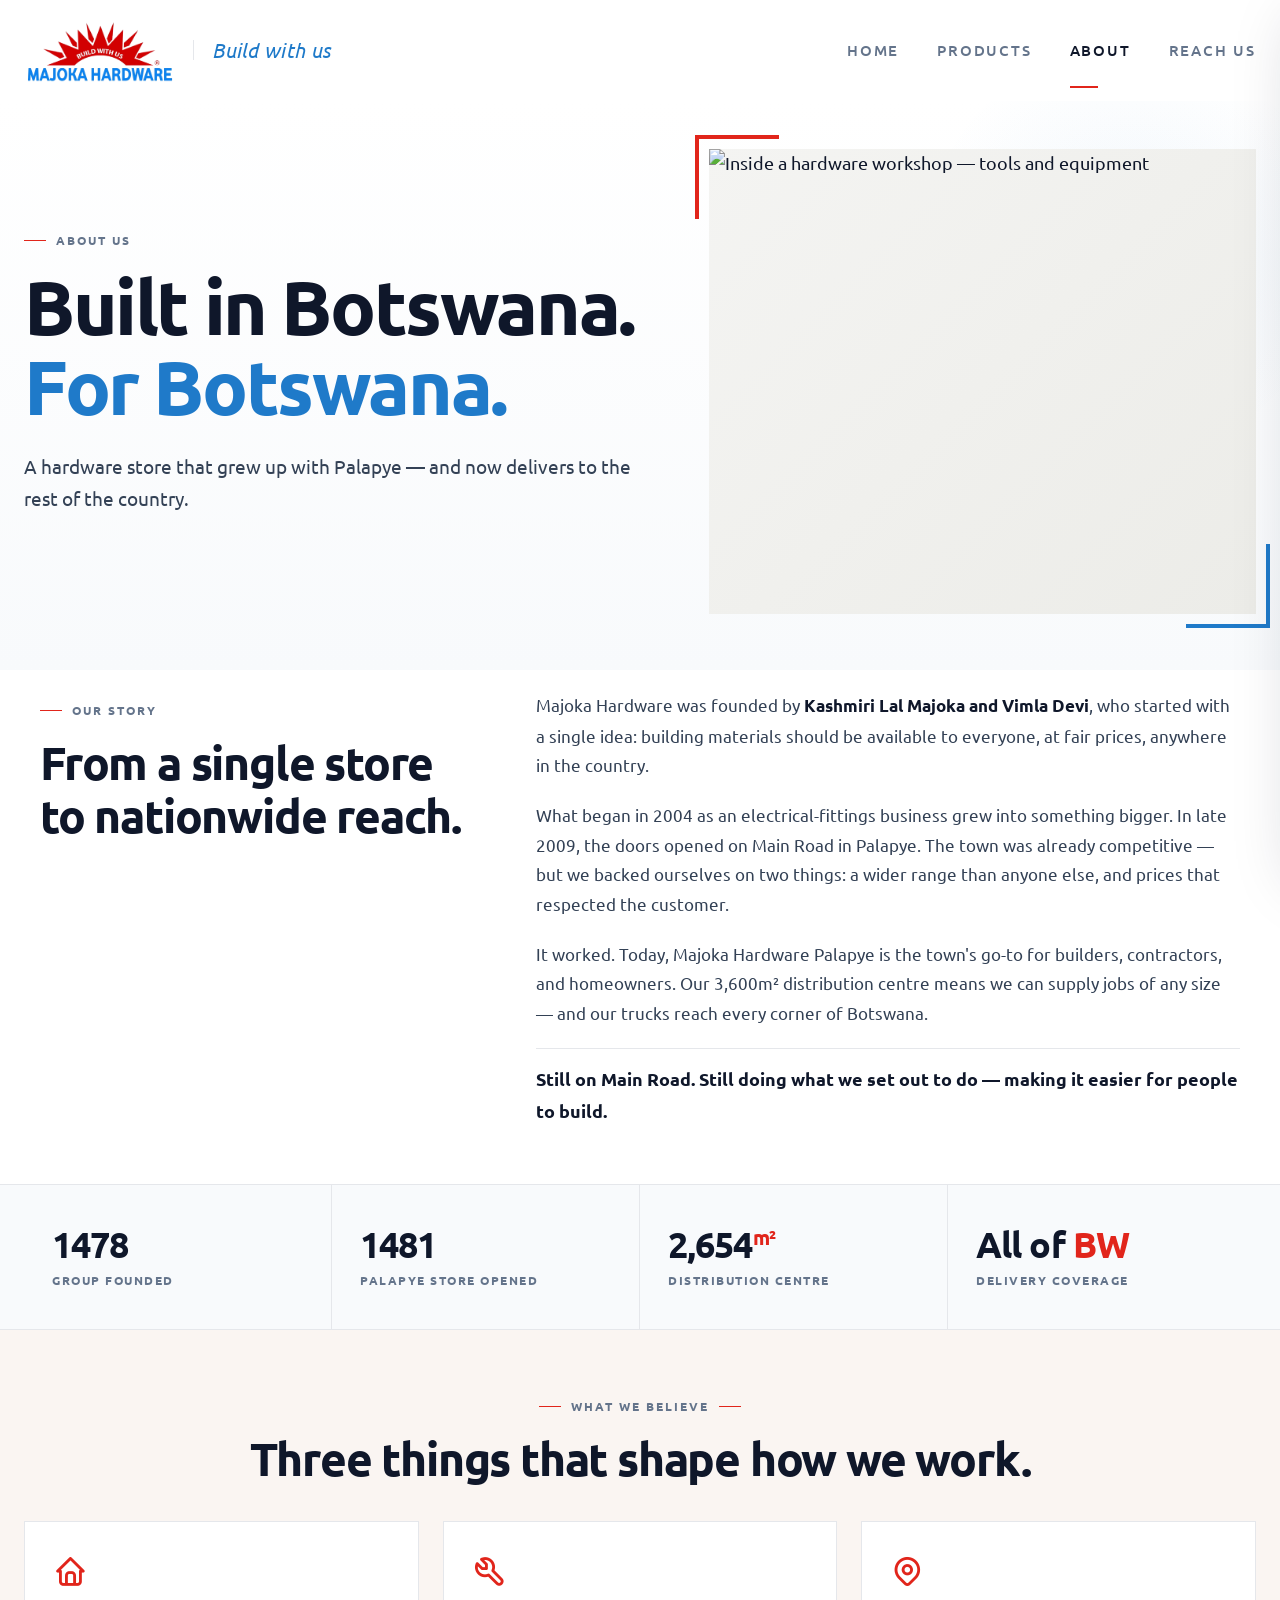
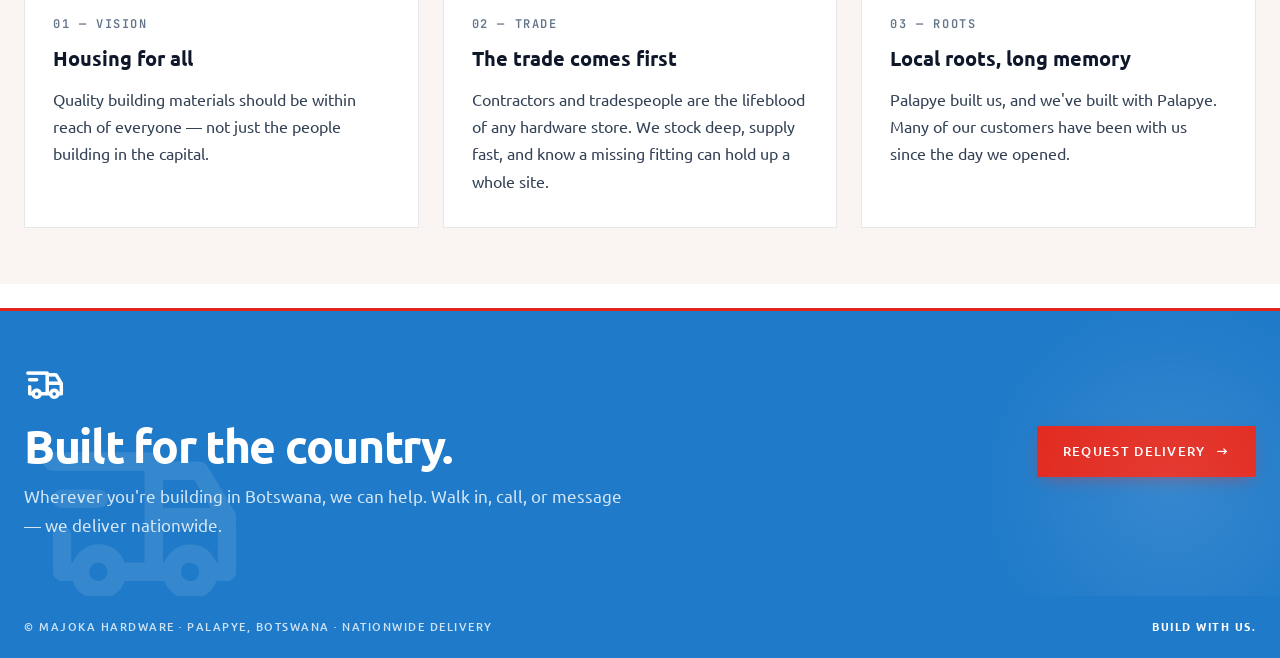
==== commit 3a8e1ccf: "update" ====
--- a/about.html
+++ b/about.html
@@ -64,16 +64,24 @@
   background: rgba(255,255,255,0.95);
 }
 .nav-inner { display: flex; align-items: center; justify-content: space-between; padding-top: 18px; padding-bottom: 18px; }
-.brand { display: flex; align-items: center; gap: 12px; transition: transform .3s var(--ease); }
+.brand { display: flex; align-items: center; gap: 18px; transition: transform .3s var(--ease); }
 .brand:hover { transform: translateY(-1px); }
 .brand-logo {
-  height: 48px; width: auto; display: block;
+  height: 64px; width: auto; display: block;
   transition: transform .35s var(--ease);
 }
 .brand:hover .brand-logo { transform: scale(1.03); }
-.menu { display: flex; gap: 30px; }
+.brand-tagline {
+  font-family: 'Ubuntu', sans-serif;
+  font-size: 20px; font-weight: 300; font-style: italic;
+  color: var(--blue); letter-spacing: 0.3px;
+  padding-left: 18px; line-height: 1;
+  border-left: 1px solid var(--border);
+  white-space: nowrap;
+}
+.menu { display: flex; gap: 38px; }
 .menu a {
-  font-size: 13px; font-weight: 500; letter-spacing: 1.6px;
+  font-size: 15px; font-weight: 500; letter-spacing: 1.8px;
   color: var(--muted); position: relative; padding: 4px 0;
   transition: color .2s var(--ease);
 }
@@ -451,7 +459,8 @@
 @media (max-width: 600px) {
   .container { padding: 0 18px; }
   .nav-inner { padding-top: 14px; padding-bottom: 14px; }
-  .brand-logo { height: 42px; }
+  .brand-logo { height: 50px; }
+  .brand-tagline { display: none; }
   .stats { grid-template-columns: 1fr; }
   .stat { border-right: none; border-bottom: 1px solid var(--border); padding: 32px 22px; }
   .stat:last-child { border-bottom: none; }
@@ -468,6 +477,7 @@
   <div class="container nav-inner">
     <a href="index.html" class="brand" aria-label="Majoka Hardware home">
       <img src="img/logo.png" alt="Majoka Hardware" class="brand-logo">
+      <span class="brand-tagline">Build with us</span>
     </a>
     <nav class="menu">
       <a href="index.html">HOME</a>
